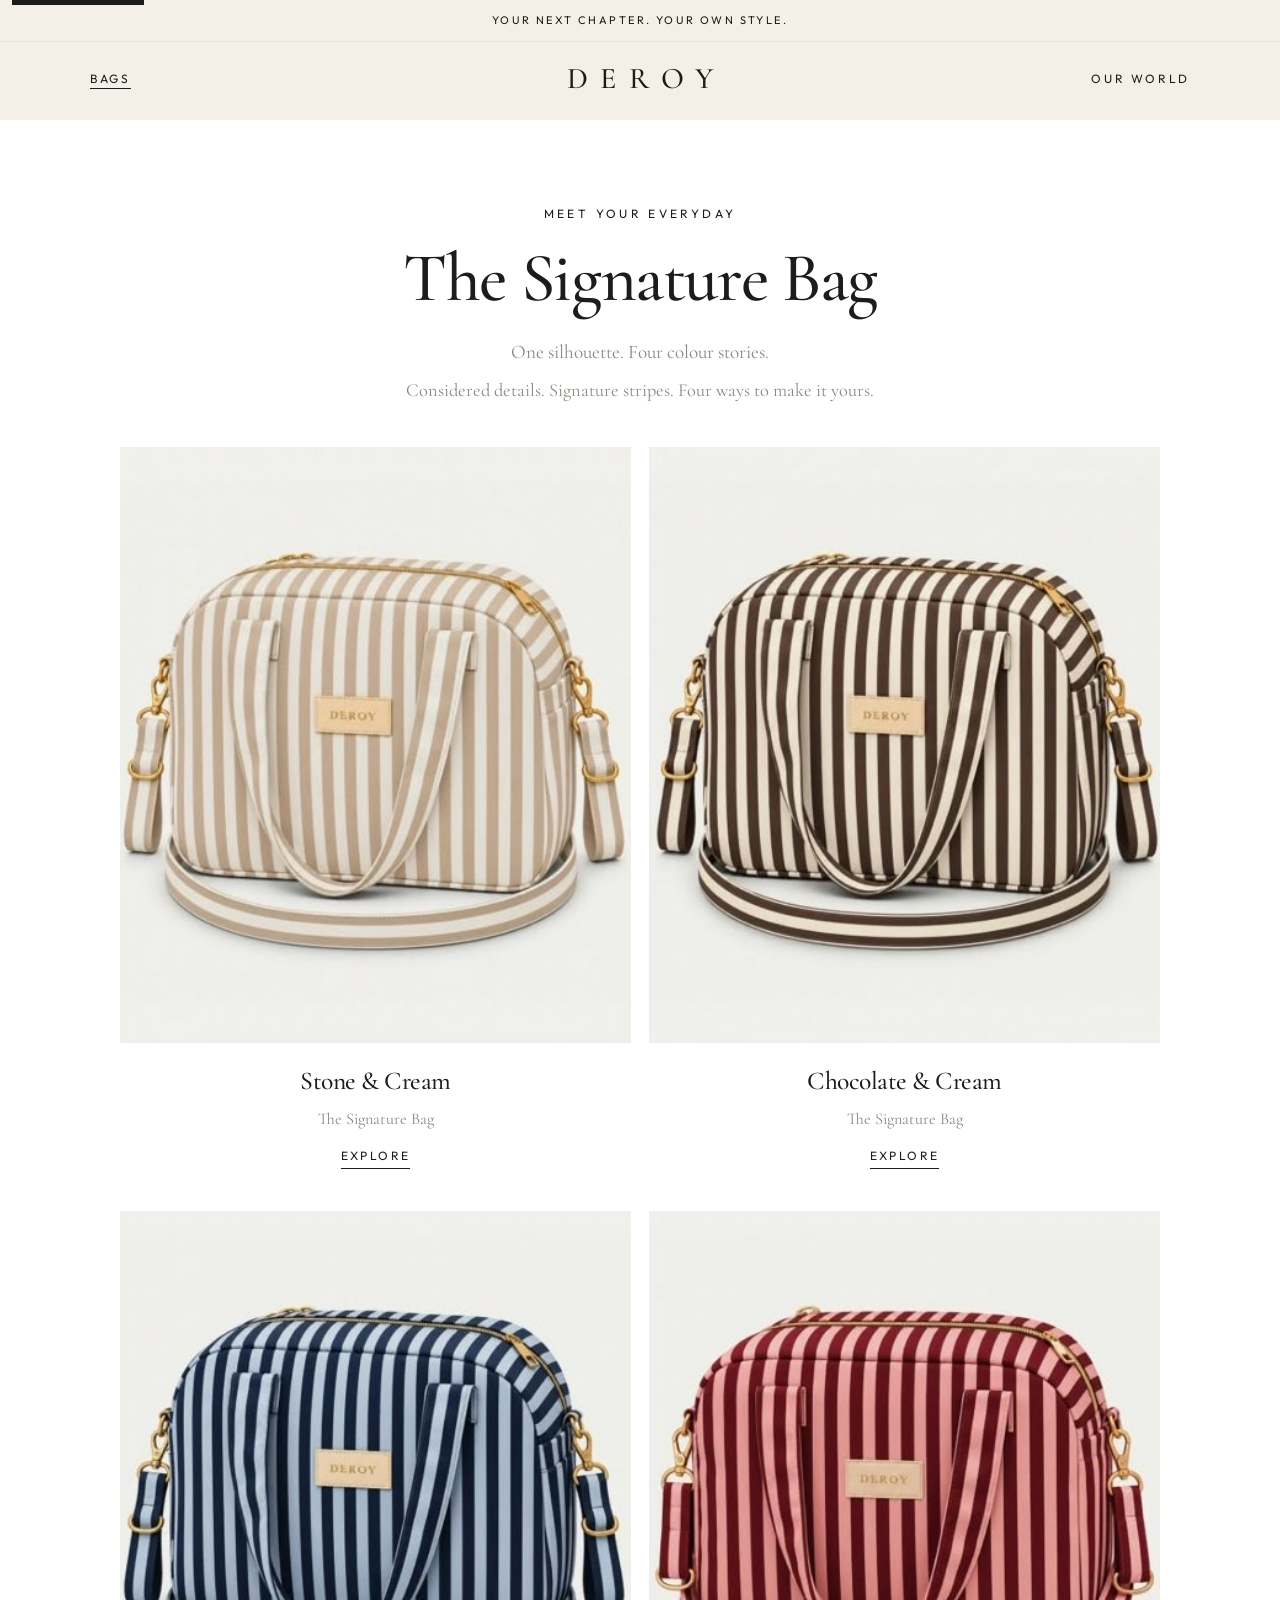
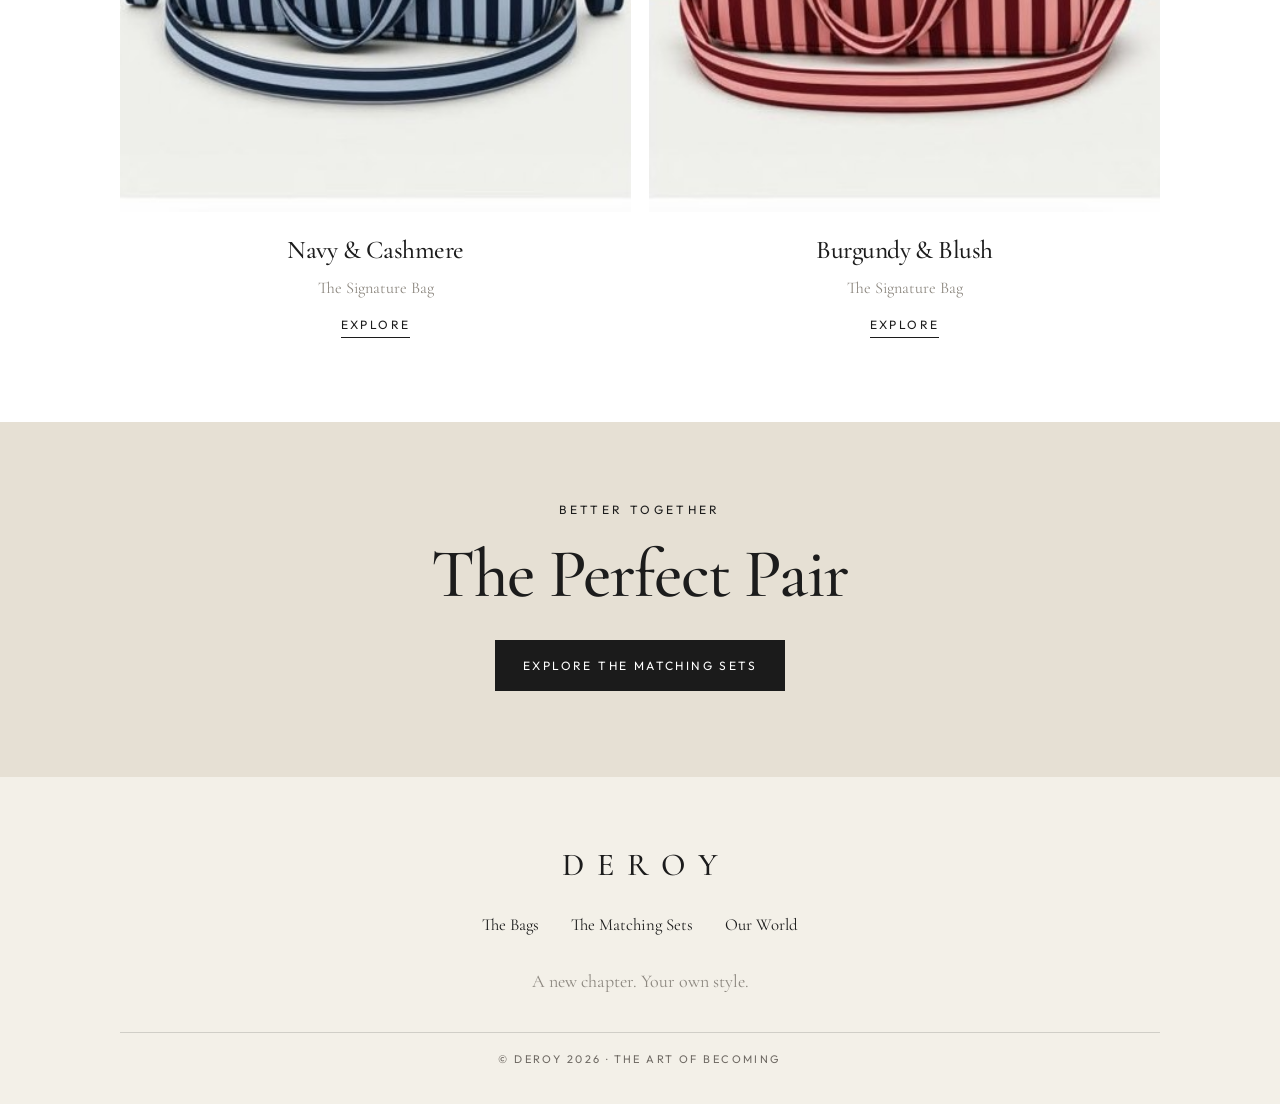
==== bags.html @ 5aee5b1e "Publish the DEROY site for sharing." ====
<!DOCTYPE html>
<html lang="en">
<head>
  <meta charset="utf-8">
  <meta name="viewport" content="width=device-width, initial-scale=1">
  <title>The Signature Bag — DEROY</title>
  <meta name="description" content="The DEROY Signature Bag. One silhouette, four colour stories.">
  <meta name="theme-color" content="#f3f0e8">
  <link rel="icon" href="favicon.svg" type="image/svg+xml">
  <link rel="preconnect" href="https://fonts.googleapis.com">
  <link rel="preconnect" href="https://fonts.gstatic.com" crossorigin>
  <link href="https://fonts.googleapis.com/css2?family=Cormorant+Garamond:wght@500;600&family=Outfit:wght@300;400;500&display=swap" rel="stylesheet">
  <link rel="stylesheet" href="css/styles.css">
</head>
<body data-page="bags">
  <a class="skip" href="#content">Skip to content</a>
  <header class="site-header">
    <div class="announce">
      <p data-i18n="announce">Your next chapter. Your own style.</p>
    </div>
    <nav class="nav" aria-label="Primary">
      <a href="bags.html" data-i18n="nav_bags" aria-current="page">Bags</a>
      <a class="logo" href="index.html" data-i18n-aria="aria_home" aria-label="DEROY home">DEROY</a>
      <a href="world.html" data-i18n="nav_world">Our World</a>
    </nav>
  </header>

  <main id="content">
    <section class="section page-intro">
      <div class="prose">
        <p class="eyebrow" data-i18n="everyday_kicker">Meet your everyday</p>
        <h1 class="display" data-i18n="sig_title">The Signature Bag</h1>
        <p class="lede" data-i18n="sig_sub">One silhouette. Four colour stories.</p>
        <p class="sub" data-i18n="begin_l2">Considered details. Signature stripes. Four ways to make it yours.</p>
      </div>
      <div class="wrap">
        <div class="grid-2">
          <a class="pcard" href="product.html?id=stone&view=bag">
            <span class="pcard-media"><img src="assets/bag-stone.jpg" width="415" height="484" alt="Stone & Cream"></span>
            <span class="pcard-name" data-i18n="color_stone">Stone & Cream</span>
            <span class="pcard-kind" data-i18n="kind_bag">The Signature Bag</span>
            <span class="pcard-more" data-i18n="explore">Explore</span>
          </a>
          <a class="pcard" href="product.html?id=chocolate&view=bag">
            <span class="pcard-media"><img src="assets/bag-chocolate.jpg" width="415" height="484" alt="Chocolate & Cream"></span>
            <span class="pcard-name" data-i18n="color_chocolate">Chocolate & Cream</span>
            <span class="pcard-kind" data-i18n="kind_bag">The Signature Bag</span>
            <span class="pcard-more" data-i18n="explore">Explore</span>
          </a>
          <a class="pcard" href="product.html?id=navy&view=bag">
            <span class="pcard-media"><img src="assets/bag-navy.jpg" width="415" height="488" alt="Navy & Cashmere"></span>
            <span class="pcard-name" data-i18n="color_navy">Navy & Cashmere</span>
            <span class="pcard-kind" data-i18n="kind_bag">The Signature Bag</span>
            <span class="pcard-more" data-i18n="explore">Explore</span>
          </a>
          <a class="pcard" href="product.html?id=burgundy&view=bag">
            <span class="pcard-media"><img src="assets/bag-burgundy.jpg" width="415" height="488" alt="Burgundy & Blush"></span>
            <span class="pcard-name" data-i18n="color_burgundy">Burgundy & Blush</span>
            <span class="pcard-kind" data-i18n="kind_bag">The Signature Bag</span>
            <span class="pcard-more" data-i18n="explore">Explore</span>
          </a>
        </div>
      </div>
    </section>
    <section class="cta-band band-sand">
      <p class="eyebrow" data-i18n="together_kicker">Better together</p>
      <h2 class="display" data-i18n="pair_title">The Perfect Pair</h2>
      <a class="btn btn-dark" href="sets.html" data-i18n="explore_sets">Explore the matching sets</a>
    </section>
  </main>

  <footer class="site-footer">
    <a class="logo" href="index.html" data-i18n-aria="aria_home" aria-label="DEROY home">DEROY</a>
    <nav class="footer-nav" aria-label="Footer">
      <a href="bags.html" aria-current="page" data-i18n="footer_bags">The Bags</a>
      <a href="sets.html" data-i18n="footer_sets">The Matching Sets</a>
      <a href="world.html" data-i18n="footer_world">Our World</a>
    </nav>
    <p class="footer-tag" data-i18n="footer_tag">A new chapter. Your own style.</p>
    <hr>
    <p class="legal" data-i18n="footer_legal">© DEROY 2026 · The Art of Becoming</p>
  </footer>
  <script src="js/i18n.js"></script>
  <script src="js/main.js"></script>
</body>
</html>
---- css/styles.css ----
:root {
  --paper: #ffffff;
  --ivory: #f7f4ef;
  --header: #f3f0e8;
  --sand: #e6e0d4;
  --caption: #f3efe8;
  --ink: #1c1c1c;
  --muted: #8d8880;
  --soft: #b1aba3;
  --line: #e4dfd6;
  --photo: #eceae6;
  --serif: "Cormorant Garamond", "Times New Roman", serif;
  --sans: "Outfit", "Avenir Next", "Helvetica Neue", sans-serif;
  --shadow: 0 18px 40px rgba(28, 24, 18, 0.06);
}

*,
*::before,
*::after {
  box-sizing: border-box;
}

html {
  scroll-behavior: smooth;
}

body {
  margin: 0;
  background: var(--paper);
  color: var(--ink);
  font-family: var(--serif);
  font-size: 18px;
  line-height: 1.6;
  text-rendering: optimizeLegibility;
}

img {
  max-width: 100%;
  height: auto;
}

a {
  color: inherit;
  text-decoration: none;
}

button,
input,
select,
textarea {
  font: inherit;
  color: inherit;
}

::selection {
  background: #e7d9c8;
  color: var(--ink);
}

.sr-only {
  position: absolute;
  width: 1px;
  height: 1px;
  padding: 0;
  margin: -1px;
  overflow: hidden;
  clip: rect(0, 0, 0, 0);
  white-space: nowrap;
  border: 0;
}

.skip {
  position: absolute;
  inset-inline-start: 12px;
  top: -40px;
  background: var(--ink);
  color: white;
  padding: 8px 12px;
  z-index: 20;
}

.skip:focus {
  top: 12px;
}

.site-header {
  background: var(--header);
}

.announce {
  min-height: 42px;
  display: grid;
  grid-template-columns: 1fr auto 1fr;
  align-items: center;
  border-bottom: 1px solid rgba(28, 28, 28, 0.06);
}

.announce p {
  grid-column: 2;
  margin: 0;
  padding: 10px 12px;
  font-family: var(--sans);
  font-size: 11px;
  font-weight: 400;
  letter-spacing: 0.22em;
  text-transform: uppercase;
  text-align: center;
}

.nav {
  width: min(1100px, calc(100% - 32px));
  margin: 0 auto;
  display: grid;
  grid-template-columns: 1fr auto 1fr;
  align-items: center;
  padding: 22px 0 26px;
  gap: 12px;
}

.nav a:first-child {
  justify-self: start;
}

.nav a:last-child {
  justify-self: end;
}

.nav a:not(.logo) {
  font-family: var(--sans);
  font-size: 12px;
  letter-spacing: 0.22em;
  text-transform: uppercase;
}

.nav a[aria-current="page"]:not(.logo) {
  box-shadow: inset 0 -1px 0 var(--ink);
}

.logo {
  font-family: var(--serif);
  font-weight: 500;
  font-size: 30px;
  letter-spacing: 0.42em;
  text-indent: 0.42em;
  line-height: 1;
}

.hero {
  position: relative;
  background: #111;
}

.hero-photo {
  display: block;
  width: 100%;
  height: auto;
}

.hero-hotspot {
  position: absolute;
  left: 22.7%;
  top: 81%;
  width: 55.3%;
  height: 8%;
}

.display {
  margin: 0;
  font-weight: 500;
  font-size: clamp(2.5rem, 5.4vw, 4.5rem);
  line-height: 1.08;
  letter-spacing: -0.02em;
  white-space: pre-line;
}

.quiet-line {
  margin: 0;
  padding: 78px 24px 8px;
  text-align: center;
  font-family: var(--sans);
  font-size: 12px;
  letter-spacing: 0.28em;
  text-transform: uppercase;
}

.section {
  padding: 72px 0 84px;
}

.wrap {
  width: min(1040px, calc(100% - 36px));
  margin-inline: auto;
}

.prose {
  width: min(680px, 100%);
  margin-inline: auto;
  text-align: center;
}

.eyebrow {
  margin: 0 0 18px;
  font-family: var(--sans);
  font-size: 12px;
  font-weight: 400;
  letter-spacing: 0.28em;
  text-transform: uppercase;
  color: var(--ink);
}

.section h2,
.story-caption h3,
.pcard-name {
  font-weight: 500;
  letter-spacing: -0.02em;
}

.section h2 {
  margin: 0;
  font-size: clamp(2.4rem, 5vw, 4rem);
  line-height: 1.08;
  white-space: pre-line;
}

.lede,
.sub {
  color: var(--muted);
}

.lede {
  margin: 22px auto 0;
  max-width: 38rem;
  font-size: 1.2rem;
  line-height: 1.55;
}

.sub {
  margin: 8px auto 0;
  max-width: 40rem;
  font-size: 1.15rem;
}

.band-ivory {
  background: var(--ivory);
}

.band-sand {
  background: var(--sand);
}

.band-caption {
  background: var(--caption);
}

.stack {
  margin-top: 86px;
}

.grid-2 {
  display: grid;
  grid-template-columns: 1fr 1fr;
  gap: 42px 18px;
  margin-top: 42px;
}

.pcard {
  display: flex;
  flex-direction: column;
  align-items: center;
  text-align: center;
  min-width: 0;
}

.pcard-media {
  display: block;
  width: 100%;
  overflow: hidden;
  background: var(--photo);
}

.pcard img,
.story img {
  display: block;
  width: 100%;
  height: auto;
  transition: transform 0.6s ease;
}

.pcard:hover img,
.story:hover img {
  transform: scale(1.025);
}

.pcard-name {
  display: block;
  margin-top: 18px;
  font-size: clamp(1.35rem, 2vw, 1.7rem);
}

.pcard-kind {
  display: block;
  margin-top: 4px;
  color: var(--muted);
  font-size: 1.02rem;
}

.pcard-more,
.text-link {
  display: inline-block;
  margin-top: 14px;
  font-family: var(--sans);
  font-size: 12px;
  letter-spacing: 0.2em;
  text-transform: uppercase;
  border-bottom: 1px solid var(--ink);
  padding-bottom: 3px;
}

.bleed {
  display: block;
  width: 100%;
  max-height: 920px;
  object-fit: cover;
  object-position: center 40%;
}

.moments-copy,
.cta-band {
  text-align: center;
  padding: 78px 20px 86px;
}

.moments-copy .lede {
  margin-top: 8px;
}

.btn {
  display: inline-flex;
  align-items: center;
  justify-content: center;
  min-width: 240px;
  margin-top: 28px;
  padding: 16px 28px;
  border: 0;
  cursor: pointer;
  font-family: var(--sans);
  font-size: 12px;
  letter-spacing: 0.2em;
  text-transform: uppercase;
  transition: transform 0.2s ease, opacity 0.2s ease;
}

.btn:hover {
  transform: translateY(-1px);
}

.btn-dark {
  background: #1b1b1b;
  color: #fff;
}

.btn-light {
  background: #fff;
  color: #1b1b1b;
}

.tabs {
  display: flex;
  justify-content: center;
  gap: 36px;
  margin-top: 34px;
}

.tabs button {
  border: 0;
  border-bottom: 1px solid transparent;
  background: transparent;
  padding: 0 0 8px;
  cursor: pointer;
  font-family: var(--sans);
  font-size: 12px;
  letter-spacing: 0.2em;
  text-transform: uppercase;
  color: var(--soft);
}

.tabs button[aria-selected="true"] {
  color: var(--ink);
  border-bottom-color: var(--ink);
}

.stories {
  display: grid;
  grid-template-columns: 1fr 1fr;
  gap: 18px;
  margin-top: 54px;
}

.story {
  display: flex;
  flex-direction: column;
  min-width: 0;
  background: var(--caption);
}

.story-caption {
  padding: 32px 18px 36px;
  text-align: center;
}

.story-caption .eyebrow {
  color: #5e5a55;
  margin-bottom: 12px;
}

.story-caption h3 {
  margin: 0;
  font-size: clamp(2rem, 4vw, 3rem);
  line-height: 1.05;
  white-space: pre-line;
}

.site-footer {
  background: var(--header);
  text-align: center;
  padding: 72px 20px 36px;
}

.site-footer .logo {
  display: inline-block;
  font-size: 32px;
}

.footer-nav {
  display: flex;
  justify-content: center;
  flex-wrap: wrap;
  gap: 18px 32px;
  margin-top: 28px;
  font-size: 1.05rem;
}

.footer-tag {
  margin: 28px 0 0;
  color: var(--muted);
}

.site-footer hr {
  width: min(1040px, calc(100% - 8px));
  margin: 36px auto 18px;
  border: 0;
  border-top: 1px solid rgba(28, 28, 28, 0.16);
}

.legal {
  margin: 0;
  font-family: var(--sans);
  font-size: 11px;
  letter-spacing: 0.22em;
  text-transform: uppercase;
  color: #6f6a64;
}

.page-intro {
  padding-top: 84px;
}

.product-layout {
  display: grid;
  grid-template-columns: minmax(0, 1.05fr) minmax(0, 0.95fr);
  gap: 42px;
  align-items: start;
  padding: 36px 0 80px;
}

.gallery-main {
  background: var(--photo);
}

.gallery-main img {
  display: block;
  width: 100%;
  height: auto;
}

.thumbs {
  display: flex;
  gap: 10px;
  margin-top: 10px;
}

.thumbs button {
  width: 84px;
  padding: 0;
  border: 1px solid transparent;
  background: var(--photo);
  cursor: pointer;
}

.thumbs button[aria-pressed="true"] {
  border-color: var(--ink);
}

.thumbs img {
  display: block;
  width: 100%;
  height: 72px;
  object-fit: cover;
}

.product-copy .eyebrow {
  margin-bottom: 10px;
}

.product-copy h1 {
  margin: 0;
  font-size: clamp(2.6rem, 5vw, 4rem);
  font-weight: 500;
  line-height: 1.05;
}

.kind-line {
  margin: 10px 0 0;
  color: var(--muted);
  font-size: 1.15rem;
}

.details {
  margin: 26px 0 0;
  padding: 0;
  list-style: none;
}

.details li {
  padding: 10px 0;
  border-top: 1px solid var(--line);
}

.details li:last-child {
  border-bottom: 1px solid var(--line);
}

.reserve {
  margin-top: 32px;
  padding: 22px;
  background: var(--ivory);
}

.reserve h2 {
  margin: 0 0 14px;
  font-size: 1.7rem;
  font-weight: 500;
}

.field {
  display: flex;
  flex-direction: column;
  gap: 6px;
  margin-bottom: 12px;
  text-align: start;
  font-size: 0.95rem;
}

.field input,
.field select,
.field textarea {
  width: 100%;
  border: 1px solid var(--line);
  background: #fff;
  padding: 12px 12px;
  border-radius: 0;
}

.field textarea {
  min-height: 90px;
  resize: vertical;
}

input[type="email"],
input[type="tel"] {
  direction: ltr;
}

.form-error {
  min-height: 1.2em;
  margin: 0 0 8px;
  color: #8a3d32;
  font-size: 0.95rem;
}

.form-success {
  margin: 0;
  font-size: 1.25rem;
}

.fine {
  margin: 10px 0 0;
  color: var(--muted);
  font-size: 0.95rem;
}

.chooser-note {
  text-align: center;
  color: var(--muted);
}

.back-link {
  display: inline-block;
  margin-bottom: 18px;
  font-family: var(--sans);
  font-size: 12px;
  letter-spacing: 0.16em;
  text-transform: uppercase;
  color: var(--muted);
}

a:focus-visible,
button:focus-visible,
input:focus-visible,
select:focus-visible,
textarea:focus-visible {
  outline: 2px solid var(--ink);
  outline-offset: 3px;
}

@media (max-width: 800px) {
  .product-layout {
    grid-template-columns: 1fr;
    gap: 22px;
  }

  .logo {
    font-size: 24px;
    letter-spacing: 0.28em;
    text-indent: 0.28em;
  }

  .nav a:not(.logo) {
    font-size: 11px;
    letter-spacing: 0.12em;
  }

  .section {
    padding: 56px 0 64px;
  }

  .quiet-line {
    padding-top: 52px;
  }

  .moments-copy,
  .cta-band {
    padding: 56px 18px 64px;
  }

  .stack {
    margin-top: 64px;
  }
}

@media (max-width: 420px) {
  .announce p {
    font-size: 10px;
    letter-spacing: 0.08em;
    padding-inline: 4px;
  }

  .grid-2,
  .stories {
    gap: 28px 10px;
  }

  .btn {
    min-width: 0;
    width: min(100%, 320px);
  }
}

@media (prefers-reduced-motion: reduce) {
  html {
    scroll-behavior: auto;
  }

  .pcard img,
  .story img,
  .btn {
    transition: none;
  }
}
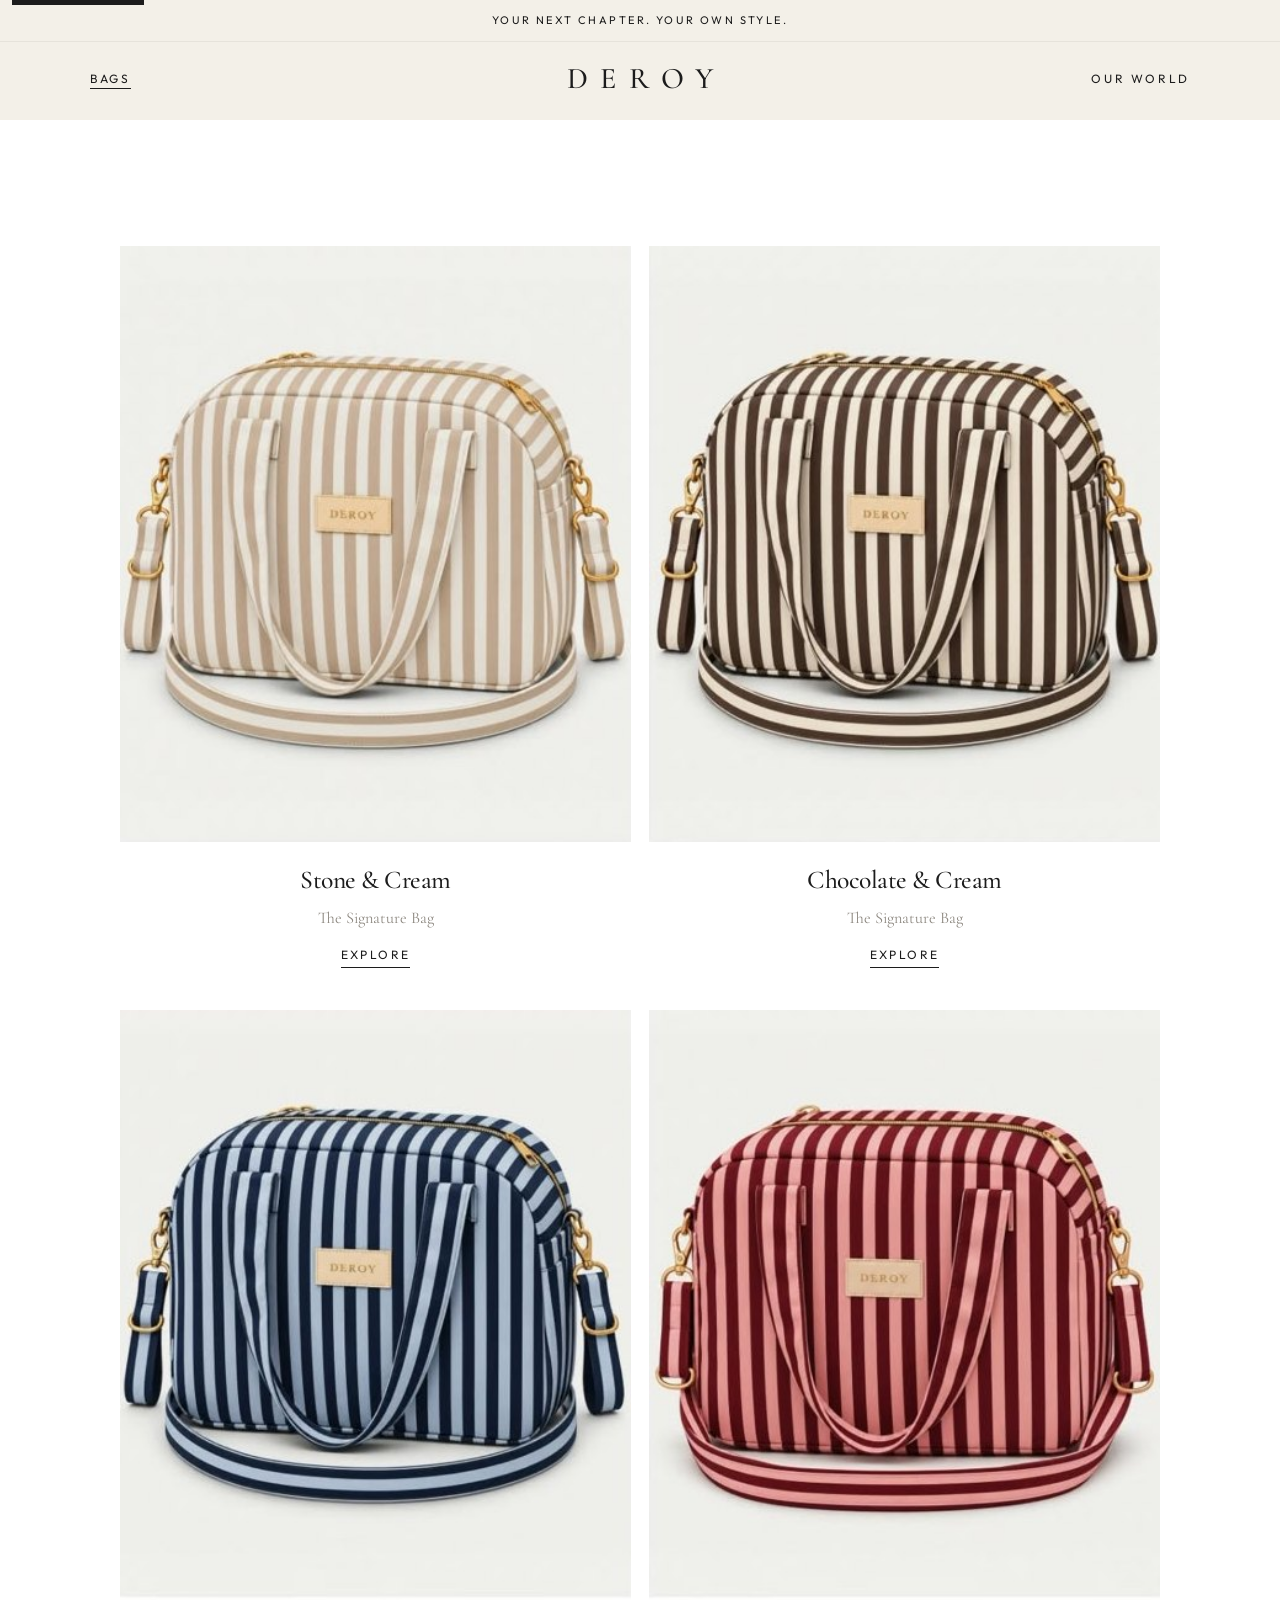
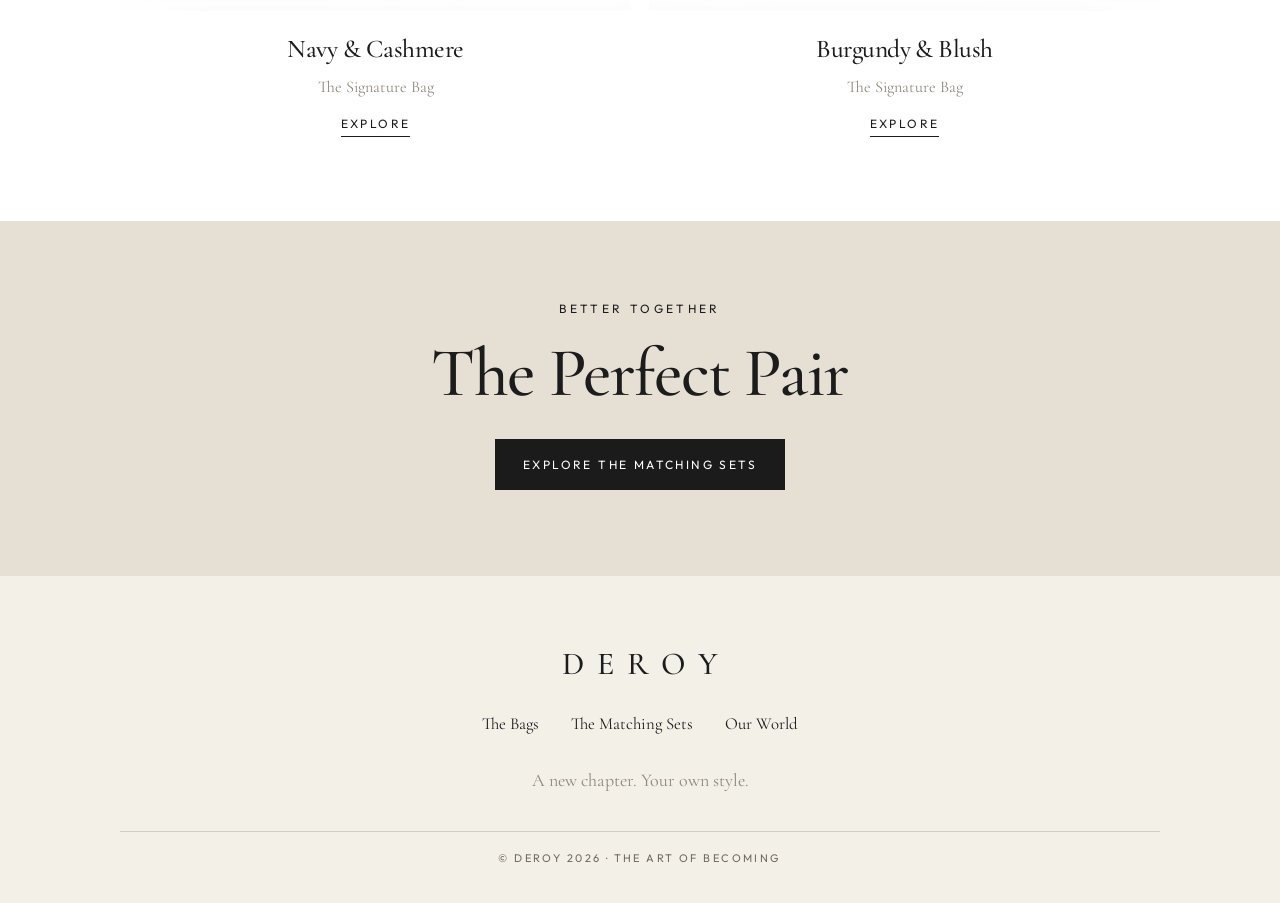
==== commit 72695621: "Remove the intro copy above the bags." ====
--- a/bags.html
+++ b/bags.html
@@ -27,12 +27,7 @@
 
   <main id="content">
     <section class="section page-intro">
-      <div class="prose">
-        <p class="eyebrow" data-i18n="everyday_kicker">Meet your everyday</p>
-        <h1 class="display" data-i18n="sig_title">The Signature Bag</h1>
-        <p class="lede" data-i18n="sig_sub">One silhouette. Four colour stories.</p>
-        <p class="sub" data-i18n="begin_l2">Considered details. Signature stripes. Four ways to make it yours.</p>
-      </div>
+      <h1 class="sr-only">Bags</h1>
       <div class="wrap">
         <div class="grid-2">
           <a class="pcard" href="product.html?id=stone&view=bag">
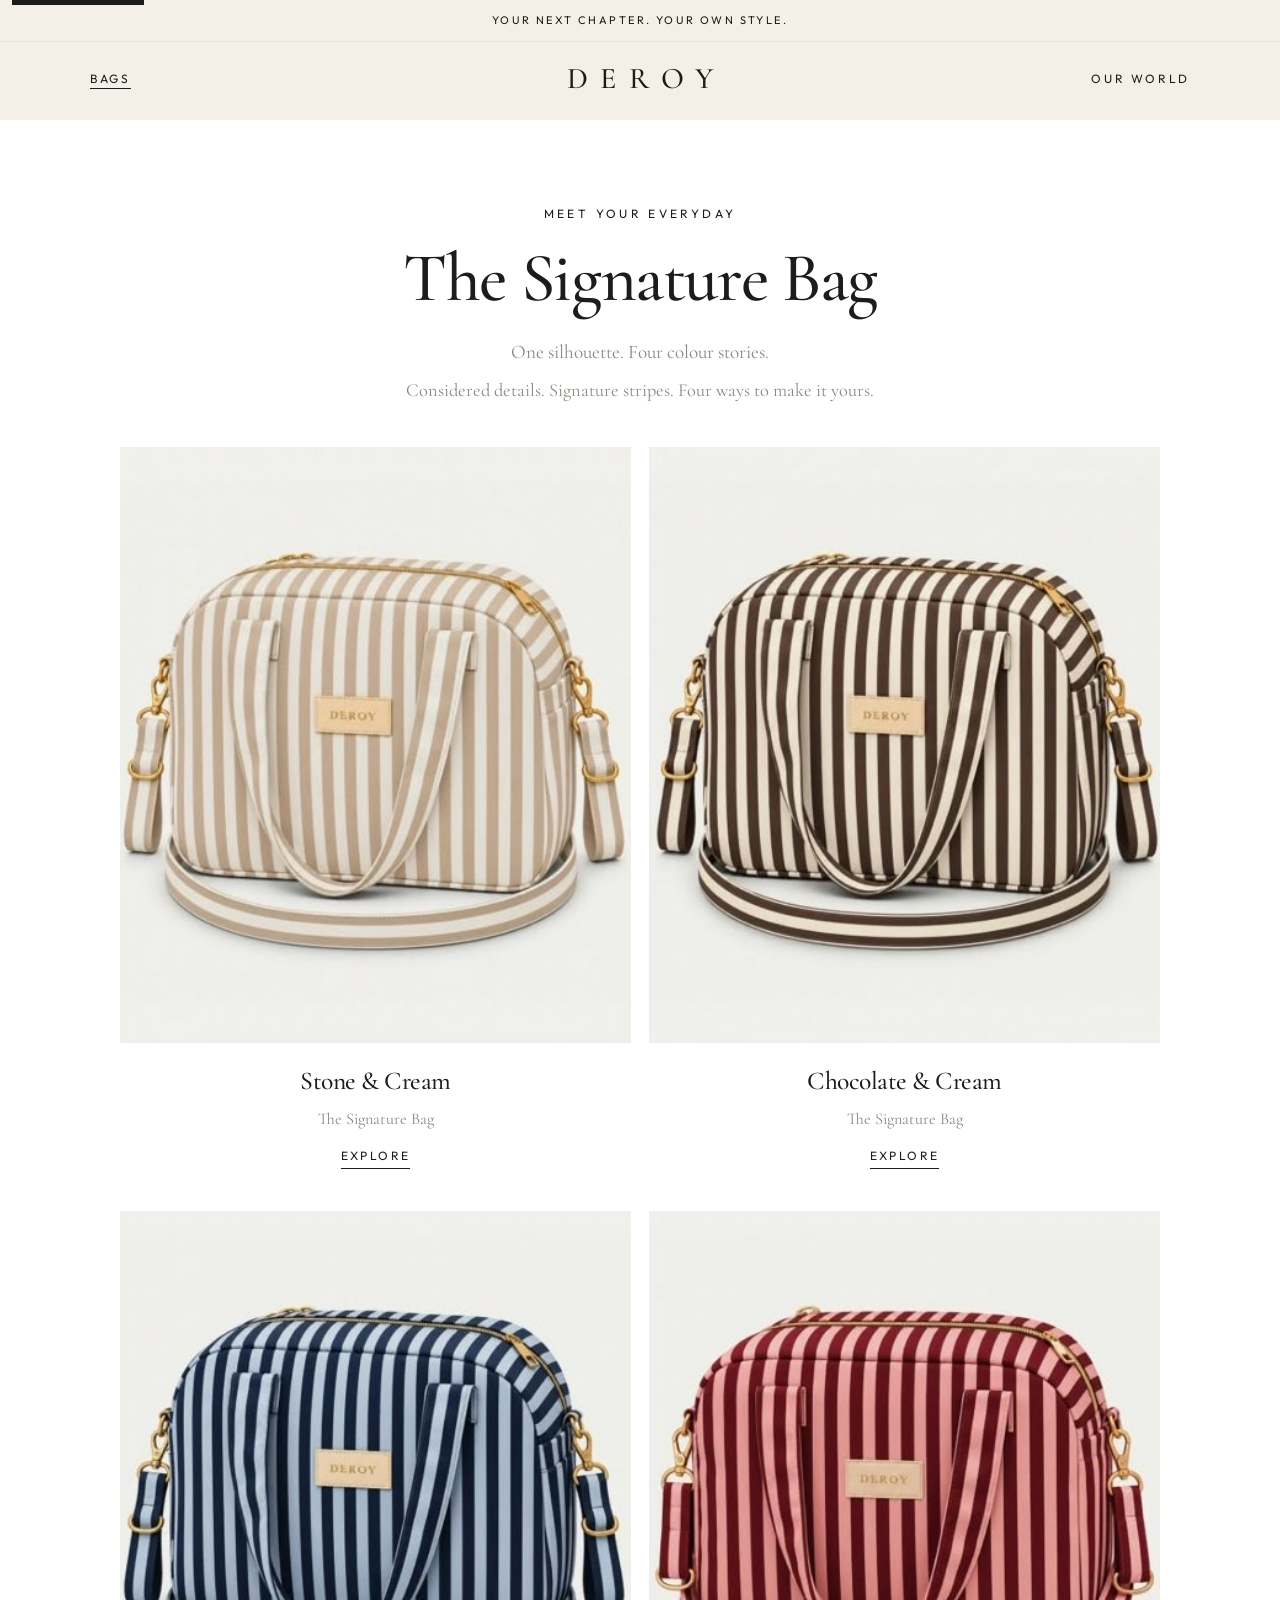
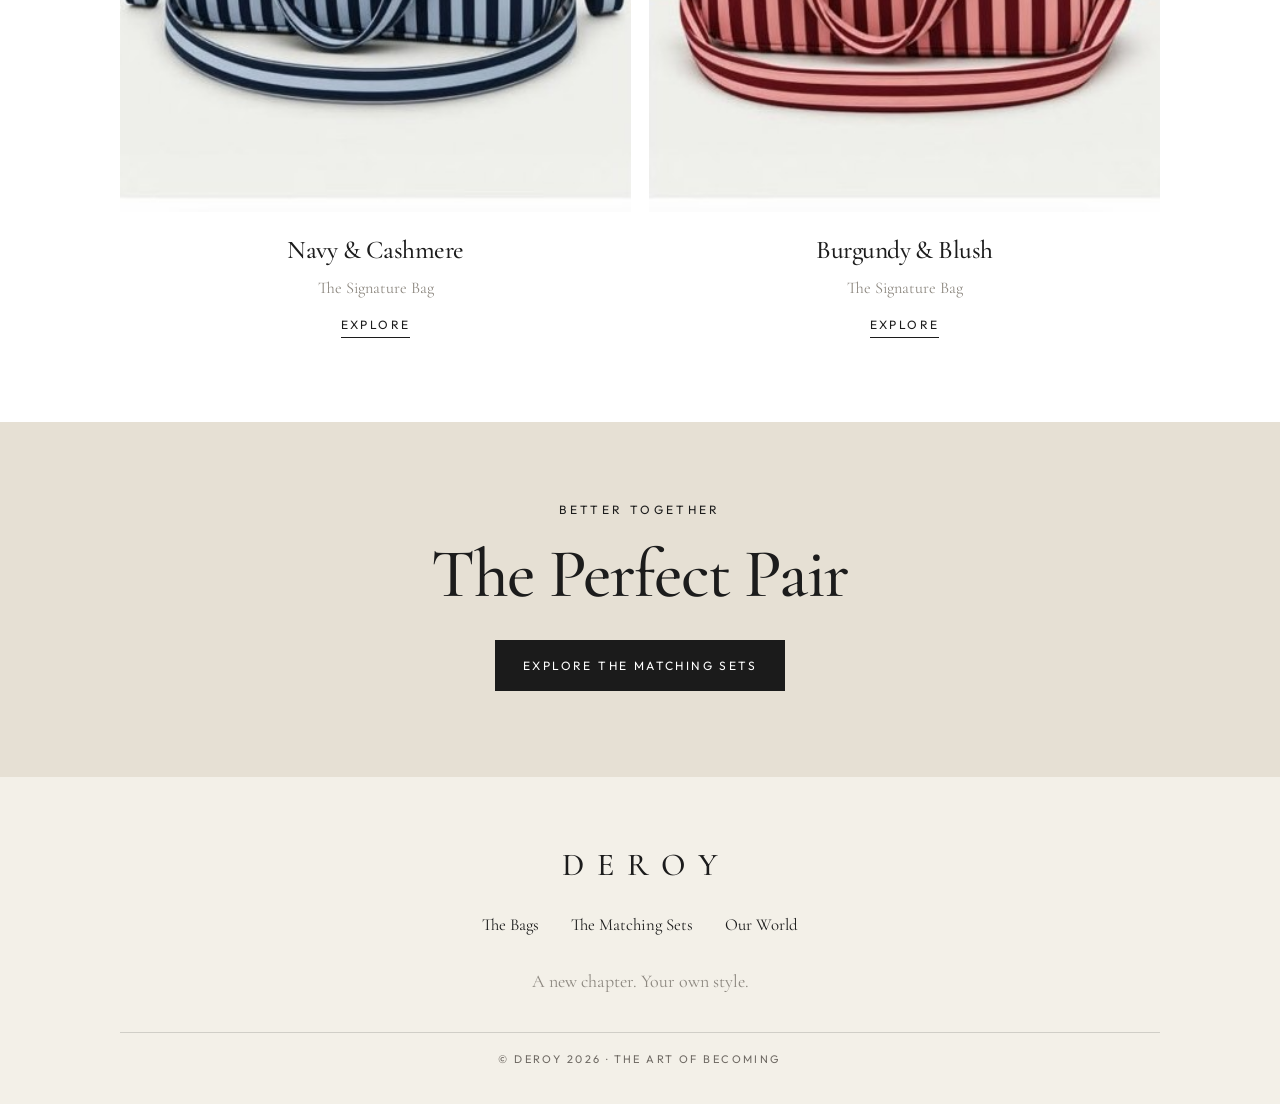
==== commit 761a5b25: "Restore the bags page and the homepage intro." ====
--- a/bags.html
+++ b/bags.html
@@ -27,7 +27,12 @@
 
   <main id="content">
     <section class="section page-intro">
-      <h1 class="sr-only">Bags</h1>
+      <div class="prose">
+        <p class="eyebrow" data-i18n="everyday_kicker">Meet your everyday</p>
+        <h1 class="display" data-i18n="sig_title">The Signature Bag</h1>
+        <p class="lede" data-i18n="sig_sub">One silhouette. Four colour stories.</p>
+        <p class="sub" data-i18n="begin_l2">Considered details. Signature stripes. Four ways to make it yours.</p>
+      </div>
       <div class="wrap">
         <div class="grid-2">
           <a class="pcard" href="product.html?id=stone&view=bag">
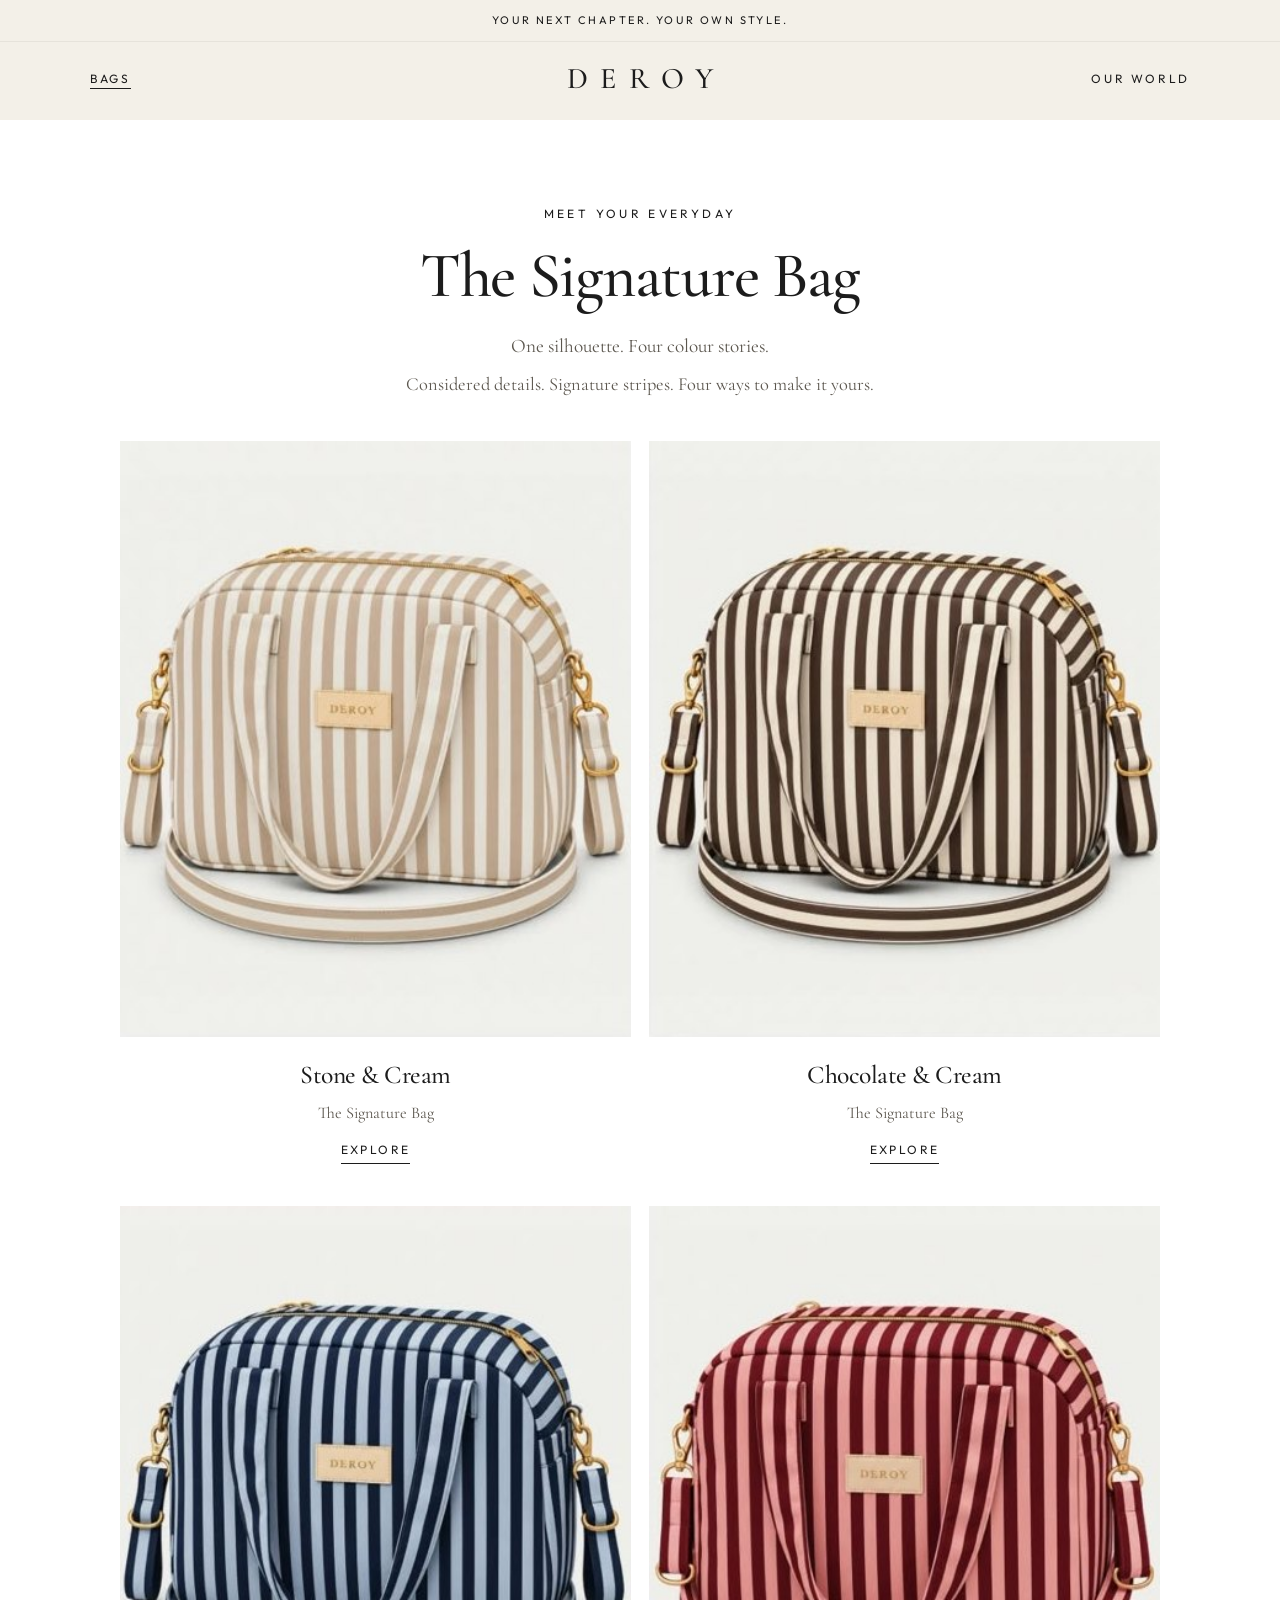
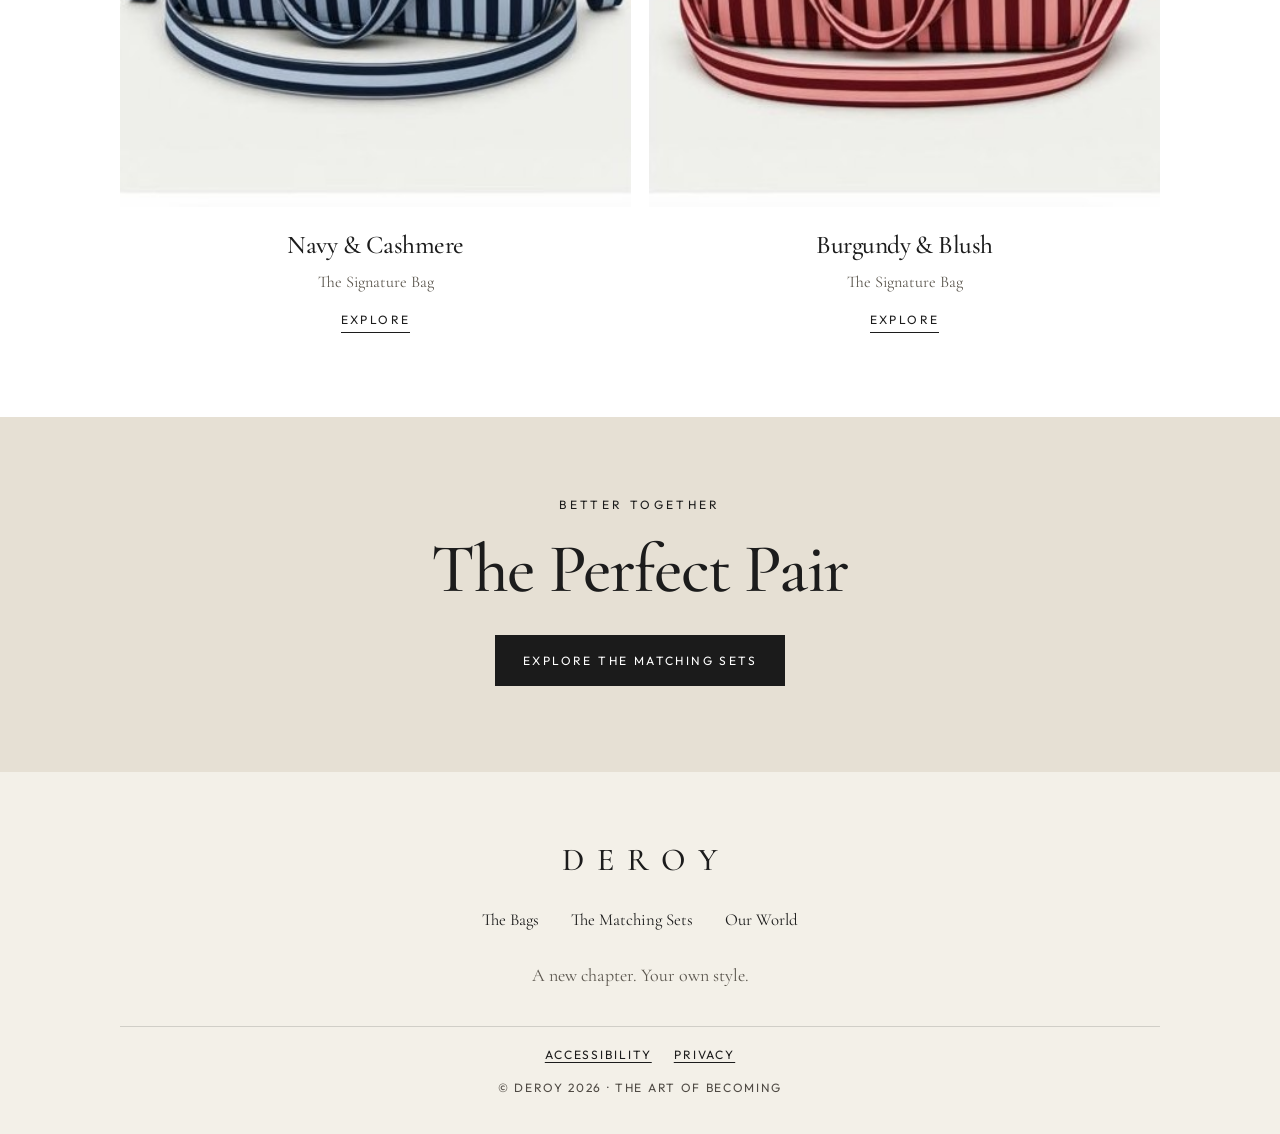
==== commit 16361400: "Add an accessibility statement and a privacy policy that match the site." ====
--- a/bags.html
+++ b/bags.html
@@ -10,7 +10,7 @@
   <link rel="preconnect" href="https://fonts.googleapis.com">
   <link rel="preconnect" href="https://fonts.gstatic.com" crossorigin>
   <link href="https://fonts.googleapis.com/css2?family=Cormorant+Garamond:wght@500;600&family=Outfit:wght@300;400;500&display=swap" rel="stylesheet">
-  <link rel="stylesheet" href="css/styles.css">
+  <link rel="stylesheet" href="css/styles.css?v=20261104">
 </head>
 <body data-page="bags">
   <a class="skip" href="#content">Skip to content</a>
@@ -25,7 +25,7 @@
     </nav>
   </header>
 
-  <main id="content">
+  <main id="content" tabindex="-1">
     <section class="section page-intro">
       <div class="prose">
         <p class="eyebrow" data-i18n="everyday_kicker">Meet your everyday</p>
@@ -36,25 +36,25 @@
       <div class="wrap">
         <div class="grid-2">
           <a class="pcard" href="product.html?id=stone&view=bag">
-            <span class="pcard-media"><img src="assets/bag-stone.jpg" width="415" height="484" alt="Stone & Cream"></span>
+            <span class="pcard-media"><img src="assets/bag-stone.jpg" width="415" height="484" alt=""></span>
             <span class="pcard-name" data-i18n="color_stone">Stone & Cream</span>
             <span class="pcard-kind" data-i18n="kind_bag">The Signature Bag</span>
             <span class="pcard-more" data-i18n="explore">Explore</span>
           </a>
           <a class="pcard" href="product.html?id=chocolate&view=bag">
-            <span class="pcard-media"><img src="assets/bag-chocolate.jpg" width="415" height="484" alt="Chocolate & Cream"></span>
+            <span class="pcard-media"><img src="assets/bag-chocolate.jpg" width="415" height="484" alt=""></span>
             <span class="pcard-name" data-i18n="color_chocolate">Chocolate & Cream</span>
             <span class="pcard-kind" data-i18n="kind_bag">The Signature Bag</span>
             <span class="pcard-more" data-i18n="explore">Explore</span>
           </a>
           <a class="pcard" href="product.html?id=navy&view=bag">
-            <span class="pcard-media"><img src="assets/bag-navy.jpg" width="415" height="488" alt="Navy & Cashmere"></span>
+            <span class="pcard-media"><img src="assets/bag-navy.jpg" width="415" height="488" alt=""></span>
             <span class="pcard-name" data-i18n="color_navy">Navy & Cashmere</span>
             <span class="pcard-kind" data-i18n="kind_bag">The Signature Bag</span>
             <span class="pcard-more" data-i18n="explore">Explore</span>
           </a>
           <a class="pcard" href="product.html?id=burgundy&view=bag">
-            <span class="pcard-media"><img src="assets/bag-burgundy.jpg" width="415" height="488" alt="Burgundy & Blush"></span>
+            <span class="pcard-media"><img src="assets/bag-burgundy.jpg" width="415" height="488" alt=""></span>
             <span class="pcard-name" data-i18n="color_burgundy">Burgundy & Blush</span>
             <span class="pcard-kind" data-i18n="kind_bag">The Signature Bag</span>
             <span class="pcard-more" data-i18n="explore">Explore</span>
@@ -78,9 +78,13 @@
     </nav>
     <p class="footer-tag" data-i18n="footer_tag">A new chapter. Your own style.</p>
     <hr>
+    <nav class="legal-nav" aria-label="Legal">
+      <a href="accessibility.html">Accessibility</a>
+      <a href="privacy.html">Privacy</a>
+    </nav>
     <p class="legal" data-i18n="footer_legal">© DEROY 2026 · The Art of Becoming</p>
   </footer>
-  <script src="js/i18n.js"></script>
-  <script src="js/main.js"></script>
+  <script src="js/i18n.js?v=20261104"></script>
+  <script src="js/main.js?v=20261104"></script>
 </body>
 </html>
--- a/css/styles.css
+++ b/css/styles.css
@@ -5,8 +5,8 @@
   --sand: #e6e0d4;
   --caption: #f3efe8;
   --ink: #1c1c1c;
-  --muted: #8d8880;
-  --soft: #b1aba3;
+  --muted: #5c574f;
+  --soft: #5c574f;
   --line: #e4dfd6;
   --photo: #eceae6;
   --serif: "Cormorant Garamond", "Times New Roman", serif;
@@ -72,11 +72,11 @@
 .skip {
   position: absolute;
   inset-inline-start: 12px;
-  top: -40px;
+  top: -48px;
   background: var(--ink);
   color: white;
   padding: 8px 12px;
-  z-index: 20;
+  z-index: 30;
 }
 
 .skip:focus {
@@ -215,11 +215,15 @@
   letter-spacing: -0.02em;
 }
 
+.section h1,
 .section h2 {
   margin: 0;
+  font-weight: 500;
   font-size: clamp(2.4rem, 5vw, 4rem);
   line-height: 1.08;
+  letter-spacing: -0.02em;
   white-space: pre-line;
+  text-align: center;
 }
 
 .lede,
@@ -453,12 +457,124 @@
 }
 
 .legal {
-  margin: 0;
-  font-family: var(--sans);
-  font-size: 11px;
-  letter-spacing: 0.22em;
-  text-transform: uppercase;
-  color: #6f6a64;
+  margin: 14px 0 0;
+  font-family: var(--sans);
+  font-size: 12px;
+  letter-spacing: 0.14em;
+  text-transform: uppercase;
+  color: #4f4a44;
+}
+
+.legal-nav {
+  display: flex;
+  justify-content: center;
+  flex-wrap: wrap;
+  gap: 10px 22px;
+  margin-top: 18px;
+  font-family: var(--sans);
+  font-size: 12px;
+  letter-spacing: 0.16em;
+  text-transform: uppercase;
+}
+
+.legal-nav a {
+  text-decoration: underline;
+  text-underline-offset: 3px;
+}
+
+.req {
+  font-family: var(--sans);
+  font-size: 0.72rem;
+  letter-spacing: 0.08em;
+  text-transform: uppercase;
+  color: var(--muted);
+}
+
+.fine a,
+.form-success a {
+  text-decoration: underline;
+  text-underline-offset: 3px;
+}
+
+.form-success:focus {
+  outline: 2px solid var(--ink);
+  outline-offset: 4px;
+}
+
+#content:focus {
+  outline: none;
+}
+
+.legal-shell {
+  width: min(740px, calc(100% - 36px));
+  margin: 0 auto;
+  padding: 48px 0 96px;
+}
+
+.legal-switch {
+  display: flex;
+  gap: 18px;
+  margin: 0 0 28px;
+  font-family: var(--sans);
+  font-size: 13px;
+  letter-spacing: 0.14em;
+  text-transform: uppercase;
+}
+
+.legal-switch a {
+  unicode-bidi: isolate;
+  text-decoration: underline;
+  text-underline-offset: 3px;
+}
+
+.legal-page h1,
+.legal-page h2 {
+  font-weight: 500;
+  letter-spacing: -0.02em;
+  line-height: 1.15;
+}
+
+.legal-page h1 {
+  margin: 0 0 10px;
+  font-size: clamp(2.3rem, 5vw, 3.5rem);
+}
+
+.legal-page h2 {
+  margin: 2rem 0 0.45rem;
+  font-size: 1.55rem;
+}
+
+.legal-page p,
+.legal-page li {
+  margin: 0.7rem 0 0;
+  font-size: 1.08rem;
+}
+
+.legal-page ul {
+  margin: 0.4rem 0 0;
+  padding-inline-start: 1.25em;
+}
+
+.legal-page a {
+  text-decoration: underline;
+  text-underline-offset: 3px;
+}
+
+.legal-page .updated {
+  margin-top: 0;
+  font-family: var(--sans);
+  font-size: 0.95rem;
+  color: var(--muted);
+}
+
+.legal-page + .legal-page {
+  margin-top: 56px;
+  padding-top: 40px;
+  border-top: 1px solid var(--line);
+}
+
+.he-copy {
+  font-family: "Heebo", "Avenir Next", "Helvetica Neue", sans-serif;
 }
 
 .page-intro {
@@ -584,7 +700,7 @@
 .form-error {
   min-height: 1.2em;
   margin: 0 0 8px;
-  color: #8a3d32;
+  color: #6e2c24;
   font-size: 0.95rem;
 }
 
@@ -686,4 +802,10 @@
   .btn {
     transition: none;
   }
-}
+
+  .btn:hover,
+  .pcard:hover img,
+  .story:hover img {
+    transform: none;
+  }
+}
